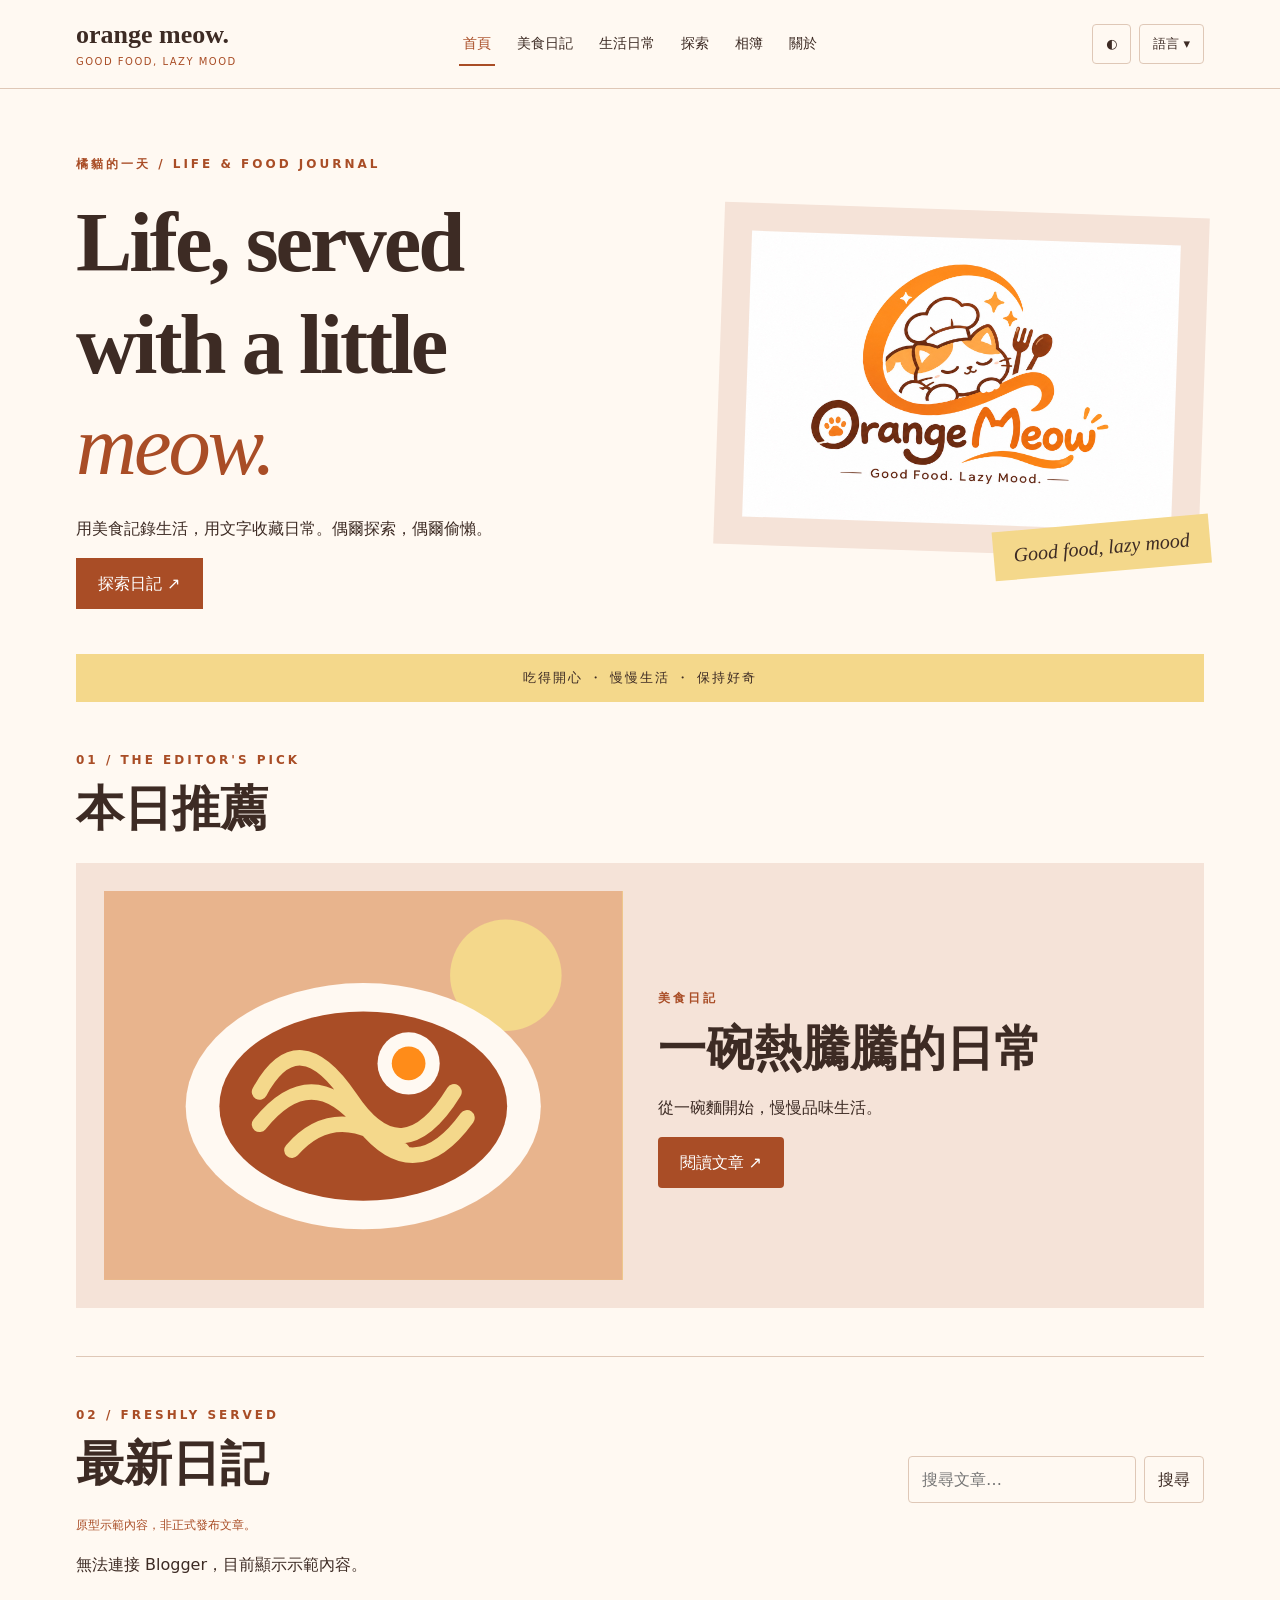
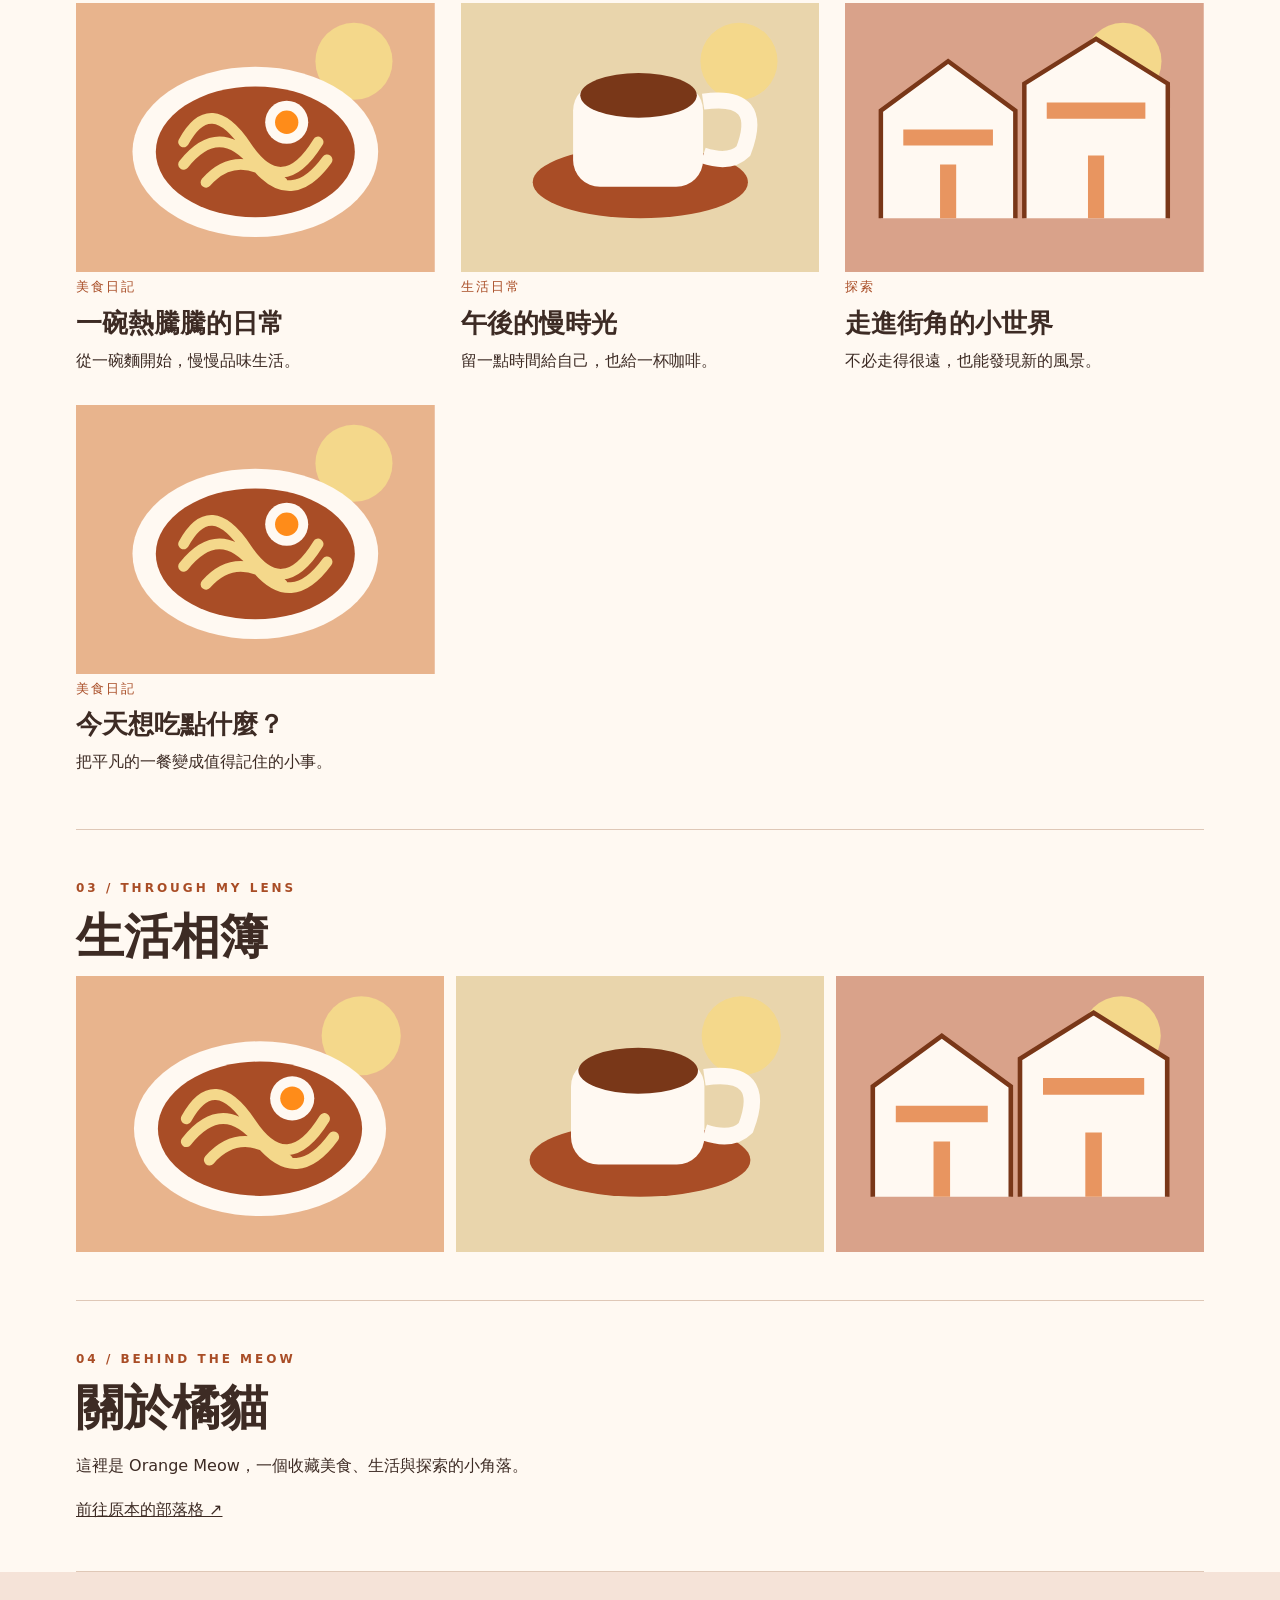
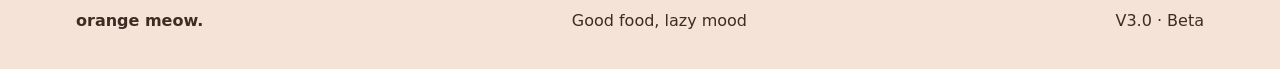
==== index (4).html @ 103909cd "Add files via upload" ====
<!DOCTYPE html>
<html lang="zh-Hant"><head><meta charset="utf-8"/><meta content="width=device-width,initial-scale=1" name="viewport"/><meta content="Orange Meow — 美食與生活日記" name="description"/><title>Orange Meow | 橘貓的一天</title><link href="./style0.css" rel="stylesheet"/></head><body><div class="progress" id="progress"></div><header><div class="bar"><a class="brand" href="#top">orange meow.<small>GOOD FOOD, LAZY MOOD</small></a><button aria-expanded="false" aria-label="選單" class="menu" id="menu">☰</button><nav id="nav"><button aria-current="true" data-cat="all">首頁</button><button data-cat="food">美食日記</button><button data-cat="life">生活日常</button><button data-cat="travel">探索</button><a href="#gallery">相簿</a><a href="#about">關於</a></nav><div class="tools"><button aria-label="切換深色模式" id="dark">◐</button><button id="translate">語言 ▾</button></div></div><div hidden="" id="lang" style="padding:12px;text-align:center"><div id="google_translate_element"></div><span id="transstatus">自動翻譯需網路連線</span></div></header><main id="top"><section class="hero"><div><div class="eyebrow">橘貓的一天 / LIFE &amp; FOOD JOURNAL</div><h1>Life, served<br/>with a little<br/><em>meow.</em></h1><p>用美食記錄生活，用文字收藏日常。偶爾探索，偶爾偷懶。</p><a class="cta" href="#stories">探索日記 ↗</a></div><div class="heroart"><img alt="Orange Meow 原始品牌標誌" src="./image0.jpg"/><span class="stamp">Good food, lazy mood</span></div></section><div class="strip">吃得開心 ・ 慢慢生活 ・ 保持好奇</div><section class="section" id="featured"><div class="eyebrow">01 / THE EDITOR'S PICK</div><h2>本日推薦</h2><div class="feature" id="feature"></div></section><section class="section" id="stories"><div class="heading"><div><div class="eyebrow">02 / FRESHLY SERVED</div><h2>最新日記</h2></div><form class="search" id="search"><input aria-label="搜尋文章" id="q" placeholder="搜尋文章…" type="search"/><button>搜尋</button></form></div><p class="notice">原型示範內容，非正式發布文章。</p><p id="feed-status" role="status">正在連接 Blogger；目前顯示示範內容。</p><div class="grid" id="cards"></div></section><section class="section" id="gallery"><div class="eyebrow">03 / THROUGH MY LENS</div><h2>生活相簿</h2><div class="gallery" id="photos"></div></section><section class="section" id="about"><div class="eyebrow">04 / BEHIND THE MEOW</div><h2>關於橘貓</h2><p>這裡是 Orange Meow，一個收藏美食、生活與探索的小角落。</p><a href="https://meocamtaitieng.blogspot.com/">前往原本的部落格 ↗</a></section></main><footer><div class="foot"><strong>orange meow.</strong><span>Good food, lazy mood</span><span>V3.0 · Beta</span></div></footer><dialog id="reader"><button aria-label="關閉" class="close">✕</button><div id="readbody"></div></dialog><script defer="defer" src="./app.js"></script></body></html>
---- style0.css ----
:root{--bg:#fff9f2;--ink:#3d2b24;--accent:#a94d26;--peach:#f5e3d8;--line:#dfc8b7;--yellow:#f4d88b;--orange:#e89560} [data-dark]{--bg:#211b18;--ink:#fff1e1;--accent:#ffaa62;--peach:#392a22;--line:#685044;--yellow:#59432b;--orange:#b86b40}*{box-sizing:border-box}body{margin:0;background:var(--bg);color:var(--ink);font:16px/1.7 system-ui,sans-serif}a{color:inherit}button,input,select{font:inherit;color:inherit;background:var(--bg);border:1px solid var(--line);padding:9px 13px;border-radius:4px}button{cursor:pointer}button:hover,a:hover{color:var(--accent)}header{position:sticky;top:0;background:var(--bg);z-index:5;border-bottom:1px solid var(--line)}.bar,main,.foot{max-width:1200px;margin:auto;padding:0 36px}.bar{display:flex;align-items:center;gap:22px;min-height:76px}.brand{font:bold 26px Georgia,serif;text-decoration:none;white-space:nowrap}.brand small{display:block;font:10px system-ui;letter-spacing:2px;color:var(--accent)}nav{display:flex;gap:20px;margin-left:auto}nav button{border:0;background:none;padding:5px}.tools{display:flex;gap:6px}.menu{display:none}.hero{display:grid;grid-template-columns:1.1fr .9fr;align-items:center;gap:50px;padding:65px 0 45px}.eyebrow{font-size:12px;letter-spacing:3px;color:var(--accent);font-weight:700}h1,h2,h3{font-family:Georgia,'Noto Serif TC',serif;line-height:1.2}h1{font-size:clamp(46px,6.6vw,94px);letter-spacing:-3px;margin:18px 0}h1 em{color:var(--accent);font-weight:400}h2{font-size:clamp(30px,4vw,48px);margin:10px 0}p{max-width:65ch}.cta{display:inline-block;background:#a94d26;color:white;padding:12px 22px;border:0;text-decoration:none}.heroart{background:var(--peach);padding:28px;position:relative;transform:rotate(2deg)}.heroart img{width:100%;display:block}.stamp{position:absolute;bottom:-15px;right:-12px;background:#f4d88b;color:#3d2b24;padding:13px 20px;transform:rotate(-7deg);font:italic 20px Georgia}.strip{background:var(--yellow);padding:13px;text-align:center;letter-spacing:2px;font-size:13px}.section{padding:48px 0;border-bottom:1px solid var(--line)}.heading{display:flex;justify-content:space-between;align-items:end;gap:15px}.grid{display:grid;grid-template-columns:repeat(3,1fr);gap:26px;margin-top:25px}.story{border:0;background:none;text-align:left;padding:0;display:block;width:100%}.art{aspect-ratio:4/3;display:grid;place-items:center;background:var(--peach);overflow:hidden}.art svg{width:100%;height:100%}.story h3{font-size:26px;margin:8px 0}.story small{color:var(--accent);letter-spacing:2px}.story p{margin:5px 0}.feature{display:grid;grid-template-columns:1fr 1fr;gap:35px;align-items:center;background:var(--peach);padding:28px;margin-top:25px}.feature .art{background:var(--yellow)}.gallery{display:grid;grid-template-columns:repeat(3,1fr);gap:12px}.gallery button{padding:0;border:0}.foot{padding:35px 36px;display:flex;justify-content:space-between;gap:20px}footer{background:var(--peach)}dialog{background:var(--bg);color:var(--ink);border:1px solid var(--line);max-width: min(740px,94vw);max-height:88vh;padding:30px}dialog::backdrop{background:#211b18aa}.close{float:right}.progress{height:4px;background:var(--accent);position:fixed;top:0;left:0;z-index:20;width:0}.notice{font-size:12px;color:var(--accent)}.search{display:flex;gap:8px;flex-wrap:wrap}.search input{min-width:0;flex:1}.hidden,[hidden]{display:none!important}@media(max-width:850px){.bar{flex-wrap:wrap;padding:12px 20px;gap:10px}.menu{display:block;margin-left:auto}nav{display:none;width:100%;order:3;flex-wrap:wrap;margin:0}nav.open{display:flex}.tools{margin-left:0}.hero{gap:25px}.grid{grid-template-columns:repeat(2,1fr)}}@media(max-width:560px){main,.foot{padding:0 20px}.hero,.feature{grid-template-columns:1fr;padding-top:30px}.heroart{margin:0 10px}.grid{grid-template-columns:1fr}.gallery{grid-template-columns:repeat(2,1fr)}.foot{padding:25px 20px;flex-direction:column}.heading{align-items:start;flex-direction:column}h1{letter-spacing:-1px}}@media(prefers-reduced-motion:no-preference){html{scroll-behavior:smooth}.story:hover .art{transform:translateY(-3px)}.art{transition:transform .2s}}

/* V2: aligned editorial navigation */
.bar{display:grid;grid-template-columns:minmax(190px,1fr) auto minmax(130px,1fr);gap:24px;min-height:88px;align-items:center}.brand{justify-self:start;line-height:1.1}.brand small{margin-top:7px;letter-spacing:1.5px}nav{margin:0;display:flex;align-items:center;justify-content:center;gap:clamp(8px,1.4vw,22px)}nav a,nav button{display:inline-flex;align-items:center;justify-content:center;height:44px;padding:0 4px;white-space:nowrap;font-size:14px;line-height:1;text-decoration:none;border:0;background:none;border-bottom:2px solid transparent;border-radius:0}nav [aria-current=true]{border-bottom-color:var(--accent);color:var(--accent)}.tools{justify-self:end;align-items:center;gap:8px}.tools button,.menu{height:40px;display:inline-flex;align-items:center;justify-content:center;white-space:nowrap;font-size:13px}.menu{display:none}nav a:focus-visible,button:focus-visible{outline:2px solid var(--accent);outline-offset:3px}#lang{border-top:1px solid var(--line)}
@media(max-width:1000px){.bar{grid-template-columns:1fr auto auto;gap:12px;min-height:72px;padding:12px 24px}.menu{display:inline-flex;grid-column:3;grid-row:1;margin:0}.tools{grid-column:2;grid-row:1}nav{display:none;grid-column:1/-1;grid-row:2;width:100%;justify-content:start;flex-wrap:wrap;gap:4px 16px;padding-top:8px;border-top:1px solid var(--line)}nav.open{display:flex}}
@media(max-width:480px){.bar{padding:10px 14px;gap:6px}.brand{font-size:20px}.brand small{font-size:8px;letter-spacing:.5px}.tools{gap:4px}.tools button,.menu{padding:0 8px;height:36px}.tools button{font-size:12px}nav a,nav button{font-size:14px}}
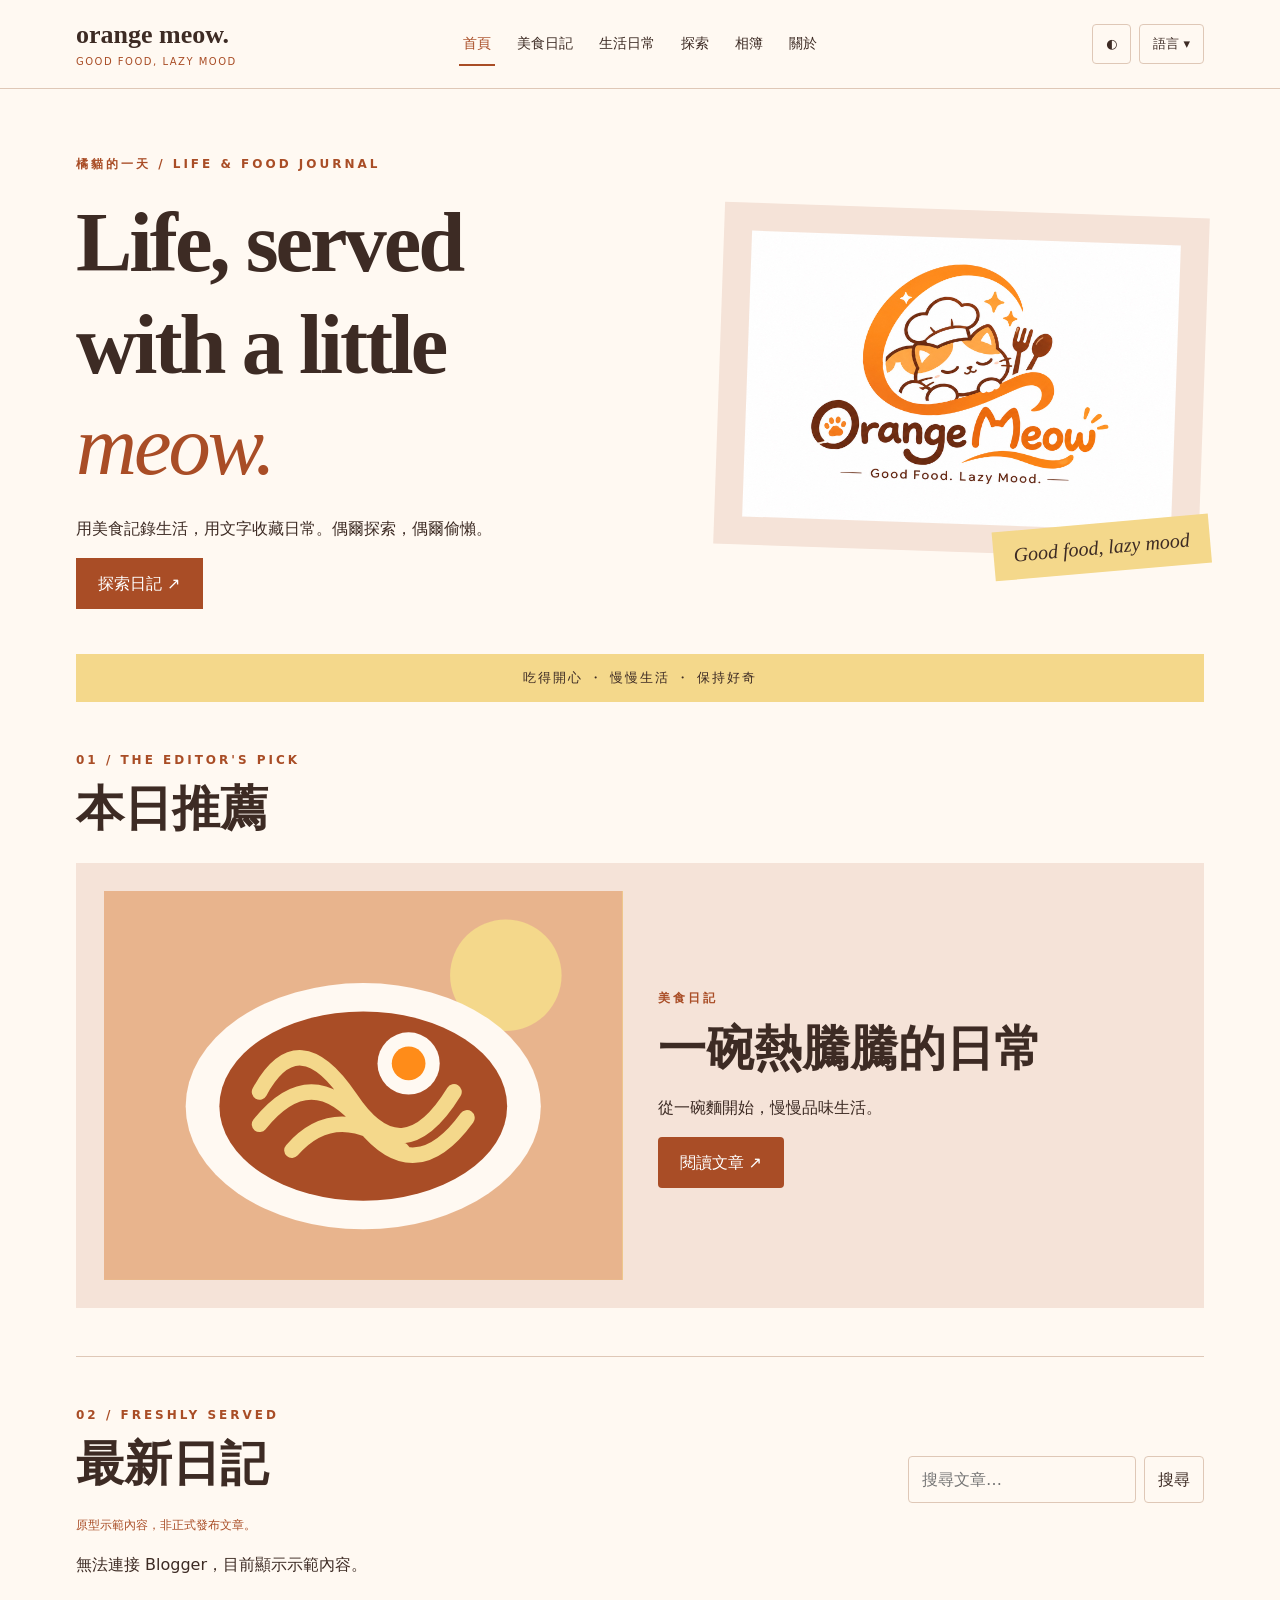
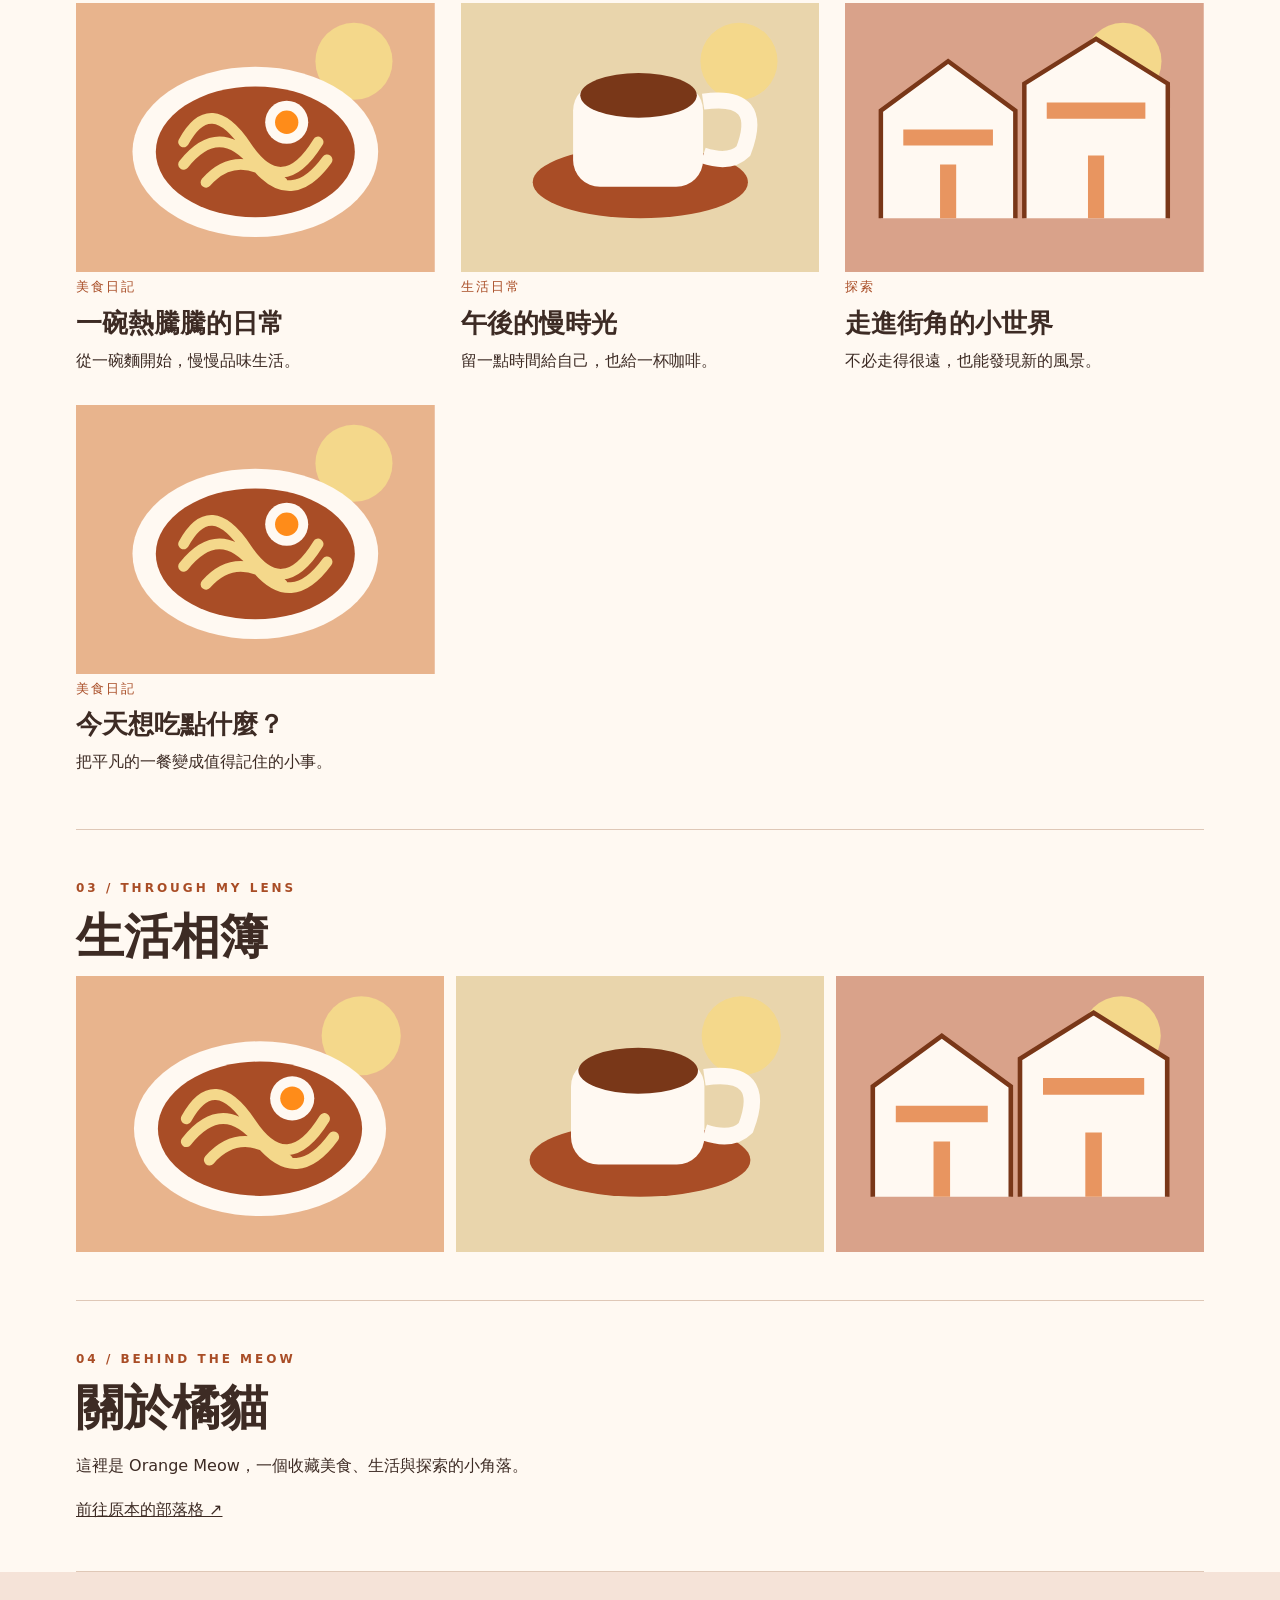
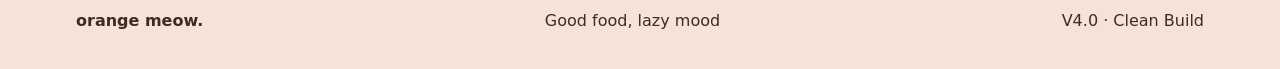
==== commit a1acc195: "Add files via upload" ====
--- a/index (4).html
+++ b/index (4).html
@@ -1,2 +1,21 @@
 <!DOCTYPE html>
-<html lang="zh-Hant"><head><meta charset="utf-8"/><meta content="width=device-width,initial-scale=1" name="viewport"/><meta content="Orange Meow — 美食與生活日記" name="description"/><title>Orange Meow | 橘貓的一天</title><link href="./style0.css" rel="stylesheet"/></head><body><div class="progress" id="progress"></div><header><div class="bar"><a class="brand" href="#top">orange meow.<small>GOOD FOOD, LAZY MOOD</small></a><button aria-expanded="false" aria-label="選單" class="menu" id="menu">☰</button><nav id="nav"><button aria-current="true" data-cat="all">首頁</button><button data-cat="food">美食日記</button><button data-cat="life">生活日常</button><button data-cat="travel">探索</button><a href="#gallery">相簿</a><a href="#about">關於</a></nav><div class="tools"><button aria-label="切換深色模式" id="dark">◐</button><button id="translate">語言 ▾</button></div></div><div hidden="" id="lang" style="padding:12px;text-align:center"><div id="google_translate_element"></div><span id="transstatus">自動翻譯需網路連線</span></div></header><main id="top"><section class="hero"><div><div class="eyebrow">橘貓的一天 / LIFE &amp; FOOD JOURNAL</div><h1>Life, served<br/>with a little<br/><em>meow.</em></h1><p>用美食記錄生活，用文字收藏日常。偶爾探索，偶爾偷懶。</p><a class="cta" href="#stories">探索日記 ↗</a></div><div class="heroart"><img alt="Orange Meow 原始品牌標誌" src="./image0.jpg"/><span class="stamp">Good food, lazy mood</span></div></section><div class="strip">吃得開心 ・ 慢慢生活 ・ 保持好奇</div><section class="section" id="featured"><div class="eyebrow">01 / THE EDITOR'S PICK</div><h2>本日推薦</h2><div class="feature" id="feature"></div></section><section class="section" id="stories"><div class="heading"><div><div class="eyebrow">02 / FRESHLY SERVED</div><h2>最新日記</h2></div><form class="search" id="search"><input aria-label="搜尋文章" id="q" placeholder="搜尋文章…" type="search"/><button>搜尋</button></form></div><p class="notice">原型示範內容，非正式發布文章。</p><p id="feed-status" role="status">正在連接 Blogger；目前顯示示範內容。</p><div class="grid" id="cards"></div></section><section class="section" id="gallery"><div class="eyebrow">03 / THROUGH MY LENS</div><h2>生活相簿</h2><div class="gallery" id="photos"></div></section><section class="section" id="about"><div class="eyebrow">04 / BEHIND THE MEOW</div><h2>關於橘貓</h2><p>這裡是 Orange Meow，一個收藏美食、生活與探索的小角落。</p><a href="https://meocamtaitieng.blogspot.com/">前往原本的部落格 ↗</a></section></main><footer><div class="foot"><strong>orange meow.</strong><span>Good food, lazy mood</span><span>V3.0 · Beta</span></div></footer><dialog id="reader"><button aria-label="關閉" class="close">✕</button><div id="readbody"></div></dialog><script defer="defer" src="./app.js"></script></body></html>+
+<html lang="zh-Hant"><head><meta charset="utf-8"/><meta content="width=device-width,initial-scale=1" name="viewport"/><meta content="Orange Meow — 美食與生活日記" name="description"/><title>Orange Meow | 橘貓的一天 — V4.0</title><style>
+:root{--bg:#fff9f2;--ink:#3d2b24;--accent:#a94d26;--peach:#f5e3d8;--line:#dfc8b7;--yellow:#f4d88b;--orange:#e89560} [data-dark]{--bg:#211b18;--ink:#fff1e1;--accent:#ffaa62;--peach:#392a22;--line:#685044;--yellow:#59432b;--orange:#b86b40}*{box-sizing:border-box}body{margin:0;background:var(--bg);color:var(--ink);font:16px/1.7 system-ui,sans-serif}a{color:inherit}button,input,select{font:inherit;color:inherit;background:var(--bg);border:1px solid var(--line);padding:9px 13px;border-radius:4px}button{cursor:pointer}button:hover,a:hover{color:var(--accent)}header{position:sticky;top:0;background:var(--bg);z-index:5;border-bottom:1px solid var(--line)}.bar,main,.foot{max-width:1200px;margin:auto;padding:0 36px}.bar{display:flex;align-items:center;gap:22px;min-height:76px}.brand{font:bold 26px Georgia,serif;text-decoration:none;white-space:nowrap}.brand small{display:block;font:10px system-ui;letter-spacing:2px;color:var(--accent)}nav{display:flex;gap:20px;margin-left:auto}nav button{border:0;background:none;padding:5px}.tools{display:flex;gap:6px}.menu{display:none}.hero{display:grid;grid-template-columns:1.1fr .9fr;align-items:center;gap:50px;padding:65px 0 45px}.eyebrow{font-size:12px;letter-spacing:3px;color:var(--accent);font-weight:700}h1,h2,h3{font-family:Georgia,'Noto Serif TC',serif;line-height:1.2}h1{font-size:clamp(46px,6.6vw,94px);letter-spacing:-3px;margin:18px 0}h1 em{color:var(--accent);font-weight:400}h2{font-size:clamp(30px,4vw,48px);margin:10px 0}p{max-width:65ch}.cta{display:inline-block;background:#a94d26;color:white;padding:12px 22px;border:0;text-decoration:none}.heroart{background:var(--peach);padding:28px;position:relative;transform:rotate(2deg)}.heroart img{width:100%;display:block}.stamp{position:absolute;bottom:-15px;right:-12px;background:#f4d88b;color:#3d2b24;padding:13px 20px;transform:rotate(-7deg);font:italic 20px Georgia}.strip{background:var(--yellow);padding:13px;text-align:center;letter-spacing:2px;font-size:13px}.section{padding:48px 0;border-bottom:1px solid var(--line)}.heading{display:flex;justify-content:space-between;align-items:end;gap:15px}.grid{display:grid;grid-template-columns:repeat(3,1fr);gap:26px;margin-top:25px}.story{border:0;background:none;text-align:left;padding:0;display:block;width:100%}.art{aspect-ratio:4/3;display:grid;place-items:center;background:var(--peach);overflow:hidden}.art svg{width:100%;height:100%}.story h3{font-size:26px;margin:8px 0}.story small{color:var(--accent);letter-spacing:2px}.story p{margin:5px 0}.feature{display:grid;grid-template-columns:1fr 1fr;gap:35px;align-items:center;background:var(--peach);padding:28px;margin-top:25px}.feature .art{background:var(--yellow)}.gallery{display:grid;grid-template-columns:repeat(3,1fr);gap:12px}.gallery button{padding:0;border:0}.foot{padding:35px 36px;display:flex;justify-content:space-between;gap:20px}footer{background:var(--peach)}dialog{background:var(--bg);color:var(--ink);border:1px solid var(--line);max-width: min(740px,94vw);max-height:88vh;padding:30px}dialog::backdrop{background:#211b18aa}.close{float:right}.progress{height:4px;background:var(--accent);position:fixed;top:0;left:0;z-index:20;width:0}.notice{font-size:12px;color:var(--accent)}.search{display:flex;gap:8px;flex-wrap:wrap}.search input{min-width:0;flex:1}.hidden,[hidden]{display:none!important}@media(max-width:850px){.bar{flex-wrap:wrap;padding:12px 20px;gap:10px}.menu{display:block;margin-left:auto}nav{display:none;width:100%;order:3;flex-wrap:wrap;margin:0}nav.open{display:flex}.tools{margin-left:0}.hero{gap:25px}.grid{grid-template-columns:repeat(2,1fr)}}@media(max-width:560px){main,.foot{padding:0 20px}.hero,.feature{grid-template-columns:1fr;padding-top:30px}.heroart{margin:0 10px}.grid{grid-template-columns:1fr}.gallery{grid-template-columns:repeat(2,1fr)}.foot{padding:25px 20px;flex-direction:column}.heading{align-items:start;flex-direction:column}h1{letter-spacing:-1px}}@media(prefers-reduced-motion:no-preference){html{scroll-behavior:smooth}.story:hover .art{transform:translateY(-3px)}.art{transition:transform .2s}}
+
+/* V2: aligned editorial navigation */
+.bar{display:grid;grid-template-columns:minmax(190px,1fr) auto minmax(130px,1fr);gap:24px;min-height:88px;align-items:center}.brand{justify-self:start;line-height:1.1}.brand small{margin-top:7px;letter-spacing:1.5px}nav{margin:0;display:flex;align-items:center;justify-content:center;gap:clamp(8px,1.4vw,22px)}nav a,nav button{display:inline-flex;align-items:center;justify-content:center;height:44px;padding:0 4px;white-space:nowrap;font-size:14px;line-height:1;text-decoration:none;border:0;background:none;border-bottom:2px solid transparent;border-radius:0}nav [aria-current=true]{border-bottom-color:var(--accent);color:var(--accent)}.tools{justify-self:end;align-items:center;gap:8px}.tools button,.menu{height:40px;display:inline-flex;align-items:center;justify-content:center;white-space:nowrap;font-size:13px}.menu{display:none}nav a:focus-visible,button:focus-visible{outline:2px solid var(--accent);outline-offset:3px}#lang{border-top:1px solid var(--line)}
+@media(max-width:1000px){.bar{grid-template-columns:1fr auto auto;gap:12px;min-height:72px;padding:12px 24px}.menu{display:inline-flex;grid-column:3;grid-row:1;margin:0}.tools{grid-column:2;grid-row:1}nav{display:none;grid-column:1/-1;grid-row:2;width:100%;justify-content:start;flex-wrap:wrap;gap:4px 16px;padding-top:8px;border-top:1px solid var(--line)}nav.open{display:flex}}
+@media(max-width:480px){.bar{padding:10px 14px;gap:6px}.brand{font-size:20px}.brand small{font-size:8px;letter-spacing:.5px}.tools{gap:4px}.tools button,.menu{padding:0 8px;height:36px}.tools button{font-size:12px}nav a,nav button{font-size:14px}}
+</style></head><body><div class="progress" id="progress"></div><header><div class="bar"><a class="brand" href="#top">orange meow.<small>GOOD FOOD, LAZY MOOD</small></a><button aria-expanded="false" aria-label="選單" class="menu" id="menu">☰</button><nav id="nav"><button aria-current="true" data-cat="all">首頁</button><button data-cat="food">美食日記</button><button data-cat="life">生活日常</button><button data-cat="travel">探索</button><a href="#gallery">相簿</a><a href="#about">關於</a></nav><div class="tools"><button aria-label="切換深色模式" id="dark">◐</button><button id="translate">語言 ▾</button></div></div><div hidden="" id="lang" style="padding:12px;text-align:center"><div id="google_translate_element"></div><span id="transstatus">自動翻譯需網路連線</span></div></header><main id="top"><section class="hero"><div><div class="eyebrow">橘貓的一天 / LIFE &amp; FOOD JOURNAL</div><h1>Life, served<br/>with a little<br/><em>meow.</em></h1><p>用美食記錄生活，用文字收藏日常。偶爾探索，偶爾偷懶。</p><a class="cta" href="#stories">探索日記 ↗</a></div><div class="heroart"><img alt="Orange Meow 原始品牌標誌" src="[data-uri]